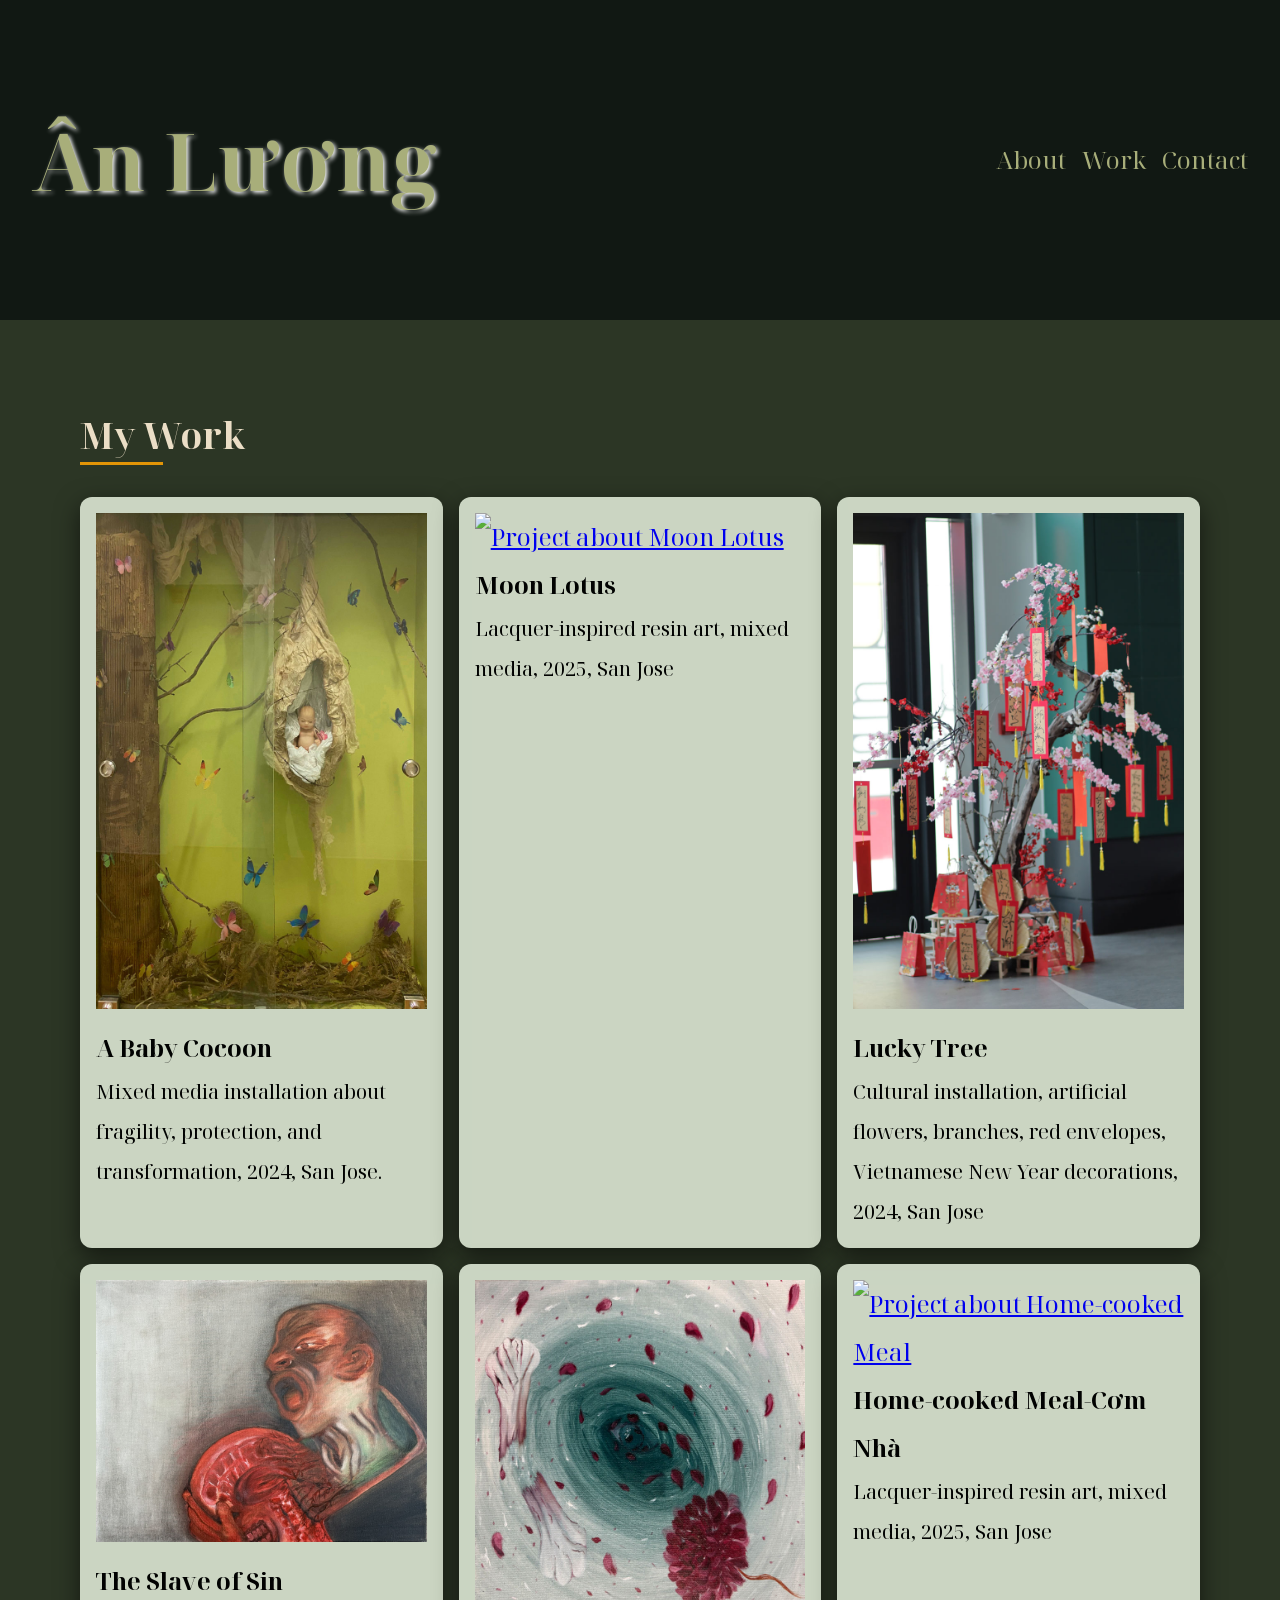
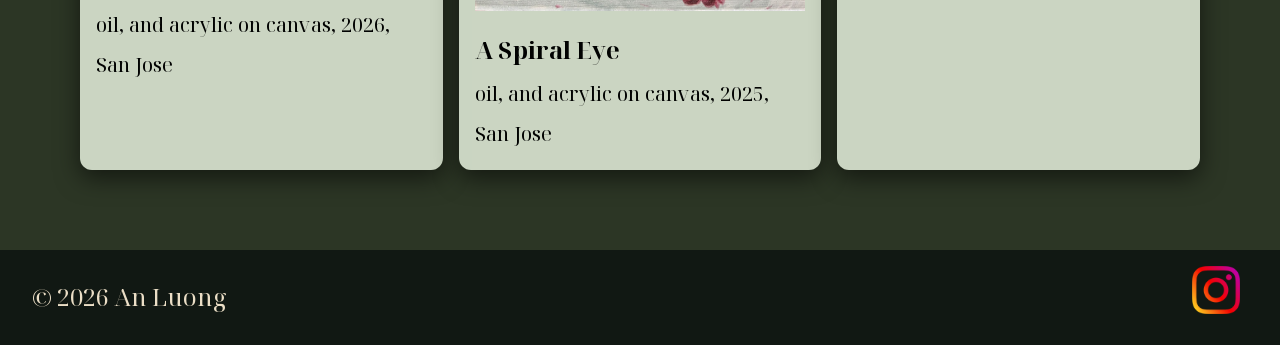
==== mywork.html @ 1023f98e "update" ====
<!DOCTYPE html>
<html lang="en">

<head>
    <meta charset="UTF-8">
    <meta name="viewport" content="width=device-width, initial-scale=1.0">
    <title>An's Portfolio</title>
    <link rel="preconnect" href="https://fonts.googleapis.com">
    <link rel="preconnect" href="https://fonts.gstatic.com" crossorigin>
    <link
        href="https://fonts.googleapis.com/css2?family=Noto+Serif+Display:ital,wght@0,100..900;1,100..900&family=Pinyon+Script&display=swap"
        rel="stylesheet">
    <link rel="stylesheet" href="css/style.css">
</head>

<body>

    <header>

        <nav class="navbar">

            <div class="nav-brand">
              <a href="index.html">
                    <h1>Ân Lương</h1>
                </a>
            </div>

            <div class="nav">
                <button class="hambuger">☲</button>

                <ul class="nav-menu">
                    <li><a href="index.html">About</a></li>
                    <li><a href="mywork.html">Work</a></li>
                    <li><a href="contact.html">Contact</a></li>
                </ul>
            </div>
        </nav>

    </header>

    <main>
   
        <section class="portfolio-section" id="portfolio-section">

            <div class="portfolio-content">


                <h2>My Work</h2>
                <div class="flex-container-grid">


                    <div class="portfolio-item flex-item-grid">

                        <a href="baby-cocoon.html">

                        <img src="images/baby1.jpg" alt="Project about Cocoon">

                        </a>

                        <h3>A Baby Cocoon</h3>
                        <p> Mixed media installation about fragility, protection, and transformation, 2024, San Jose.</p>

                    </div>

                    <div class="portfolio-item flex-item-grid">

                        <a href="moon-lotus.html">

                        <img src="images/lotus.jpg" alt="Project about Moon Lotus">

                        </a>

                        <h3>Moon Lotus</h3>

                        <p> Lacquer-inspired resin art, mixed media, 2025, San Jose</p>

                    </div>



                    <div class="portfolio-item flex-item-grid">
                        <a href="lucky-tree.html">
                        <img src="images/tree.jpg" alt="Project about Lucky Tree">
                        </a>
                        <h3>Lucky Tree</h3>
                        <p>Cultural installation, artificial flowers, branches, red envelopes, Vietnamese New Year
                            decorations, 2024, San Jose</p>

                    </div>

                    <div class="portfolio-item flex-item-grid">
                        <a href="slave-of-sin.html">
                        <img src="images/painting.jpg" alt="Project about The Slave of Sin">
                        </a>
                        <h3>The Slave of Sin</h3>

                        <p> oil, and acrylic on canvas, 2026, San Jose</p>

                    </div>

                    <div class="portfolio-item flex-item-grid">
                        <a href="spiral-eye.html">
                        <img src="images/eye.jpg" alt="Project about A Spiral Eye">
                        </a>
                        <h3>A Spiral Eye</h3>
                        <p>oil, and acrylic on canvas, 2025, San Jose</p>

                    </div>

                    <div class="portfolio-item flex-item-grid">
                        <a href="home-cooked-meal.html">
                        <img src="images/homemeal.jpg" alt="Project about Home-cooked Meal">
                        </a>
                        <h3>Home-cooked Meal-Cơm Nhà</h3>

                        <p> Lacquer-inspired resin art, mixed media, 2025, San Jose</p>

                    </div>
                </div>
            </div>







        </section>


     
    </main>
    <footer class="flex-container">
        <p>&copy; 2026 An Luong</p>
        <div class="social-links">
            <a href="https://www.instagram.com/ann.sisu/"><img src="images/icon-logo-instagram.png" alt=""></a>

        </div>
    </footer>
</body>

</html>
---- css/style.css ----
/* color palette 

.poiret-one-regular {
  font-family: "Poiret One", sans-serif;
  font-weight: 400;
  font-style: normal;
}*/


:root {
    --bg-color-1: #111813;
    --bg-color-2: #2c3625;
    --font: rgb(235, 222, 198);
    --accent-1: #6d7847;
    --accent-2: #a8ae7a;
    --accent-3: rgba(231, 241, 223, 0.85);
    --underline: rgb(226, 149, 7);
    --dark: #010201;
}







/* css resets */

/* Change box-sizing default to border-box */
*,
*::before,
*::after {
    box-sizing: border-box;
}




* {
    margin: 0;
    padding: 0;
}

img {
    max-width: 100%;
    height: auto;
}

/* respect user font size preferences  */

html {
    font-size: 100%;
}



/* General css */

body {
    background-color: var(--bg-color-2);
    color: var(--font);
    font-size: 1.5rem;
    line-height: 2;
    font-family: "Noto Serif Display", serif;

    min-height: 100vh;
    display: flex;
    flex-direction: column;
}

header {
    padding: 5rem 2rem;
    background-color: var(--bg-color-1);
}

header h1 {
    font-size: 5rem;
    text-shadow: 1.5px 1.5px 4px white;
}

nav a {
    text-decoration: none;
    color: var(--accent-2);
    /* margin: 0 1rem;
transition: all .5s ease; */
}

nav a:hover {
    color: var(--underline);
}

.navbar {
    display: flex;
    justify-content: space-between;
    align-items: center;

}

.hambuger {
    display: none;
    /* background-color: none;
    border: none; */
    /* color: var(--font); */
    font-size: 1rem;
}

.nav-menu {
    list-style: none;
    display: flex;
    gap: 1rem;

}

@media (max-width: 750px) {
    .hambuger {
        display: block;
    }

    .nav-menu {
        display: none;
    }

    header {
        padding: 1.5rem 2rem;
    }

      
}


main {
    margin: 0;
    flex: 1;
}

@media (max-width: 1146px) {

    main {
        margin: 2rem;
    }
}

@media (max-width: 750px) {
    main {
        margin: 1rem;
    }
}


/* AFTER HEADER SECTION */

.about-content,
.portfolio-content,
.contact-content {
    max-width: 70rem;
    margin: 5rem auto;
}

.about-content h2,
.portfolio-content h2,
.contact-content h2 {
    margin: 2rem 0;
    position: relative;
    width: fit-content;
}

.about-content h2::after,
.portfolio-content h2::after,
.contact-content h2::after {
    content: "";
    display: block;
    width: 50%;
    height: 3px;
    background-color: var(--underline);
    margin-top: -10px;
}


/* PORTFOLO SECTION */

.portfolio-item {
    padding: 1rem;
    background-color: var(--accent-3);
    color: var(--dark);
    border-radius: 12px;
    box-shadow: 0 8px 24px rgba(0, 0, 0, 0.55);
    cursor: pointer;
    transition: all 0.5s ease;


}

.portfolio-item:hover {
    background-color: rgba(231, 241, 223, 0.95);
    transform: scale(1.05);
    box-shadow: 0 15px 35px var(--dark);
    z-index: 2;
}



.portfolio-item p {
    font-size: 1.25rem;
}

.portfolio-item h3 {
    font-size: 1.5rem;
}




/* FOOTER SECTION */

footer {
    padding: 1rem 2rem;
    background-color: var(--bg-color-1);
}

footer img {
    display: inline;
    max-width: 3rem;
    margin: 0 .5rem;
}

/* ~~~~~~~~~~~~~~~~~~~~~ flex styling ~~~~~~~~~~~~~~~~~~~~~~~~ */

.flex-container {
    display: flex;
    justify-content: space-between;
    align-items: center;
}

.flex-container-grid {
    display: flex;
    flex-wrap: wrap;
    gap: 1rem;
    justify-content: center;
    align-items: stretch;

}

.flex-item-grid {
    flex: 1 0 17rem;

}


/* Artwork-section for portfolio pages */
.artwork-section {
    max-width: 70rem;
    width: 90%;
    margin: 5rem auto;

    display: flex;
    flex-direction: column;
    align-items: center;
    gap: 2rem;
}

.artwork-section h2 {
    font-size: clamp(2rem, 4vw, 3rem);
    text-align: center;
    line-height: 1.3;
}
.artwork-image {
    display: flex;
    justify-content: center;
    width: 100%;
}

.artwork-image img {
    display: block;
    max-width: 100%;
    max-height: 75vh;
    width: auto;
    height: auto;
    object-fit: contain;
    border-radius: 8px;
    box-shadow: 0 15px 35px rgba(0, 0, 0, 0.85);
}

.artwork-description {
    max-width: 80%;
    text-align: justify;
    font-size: 1.5rem;
    line-height: 1.8;
}

.artwork-title-link {
    display: inline-block;
    text-decoration: none;
    color: var(--font);
    transition: all 0.5s ease;
}

.artwork-title-link:hover {
    color: var(--underline);
    transform: scale(1.05);
}
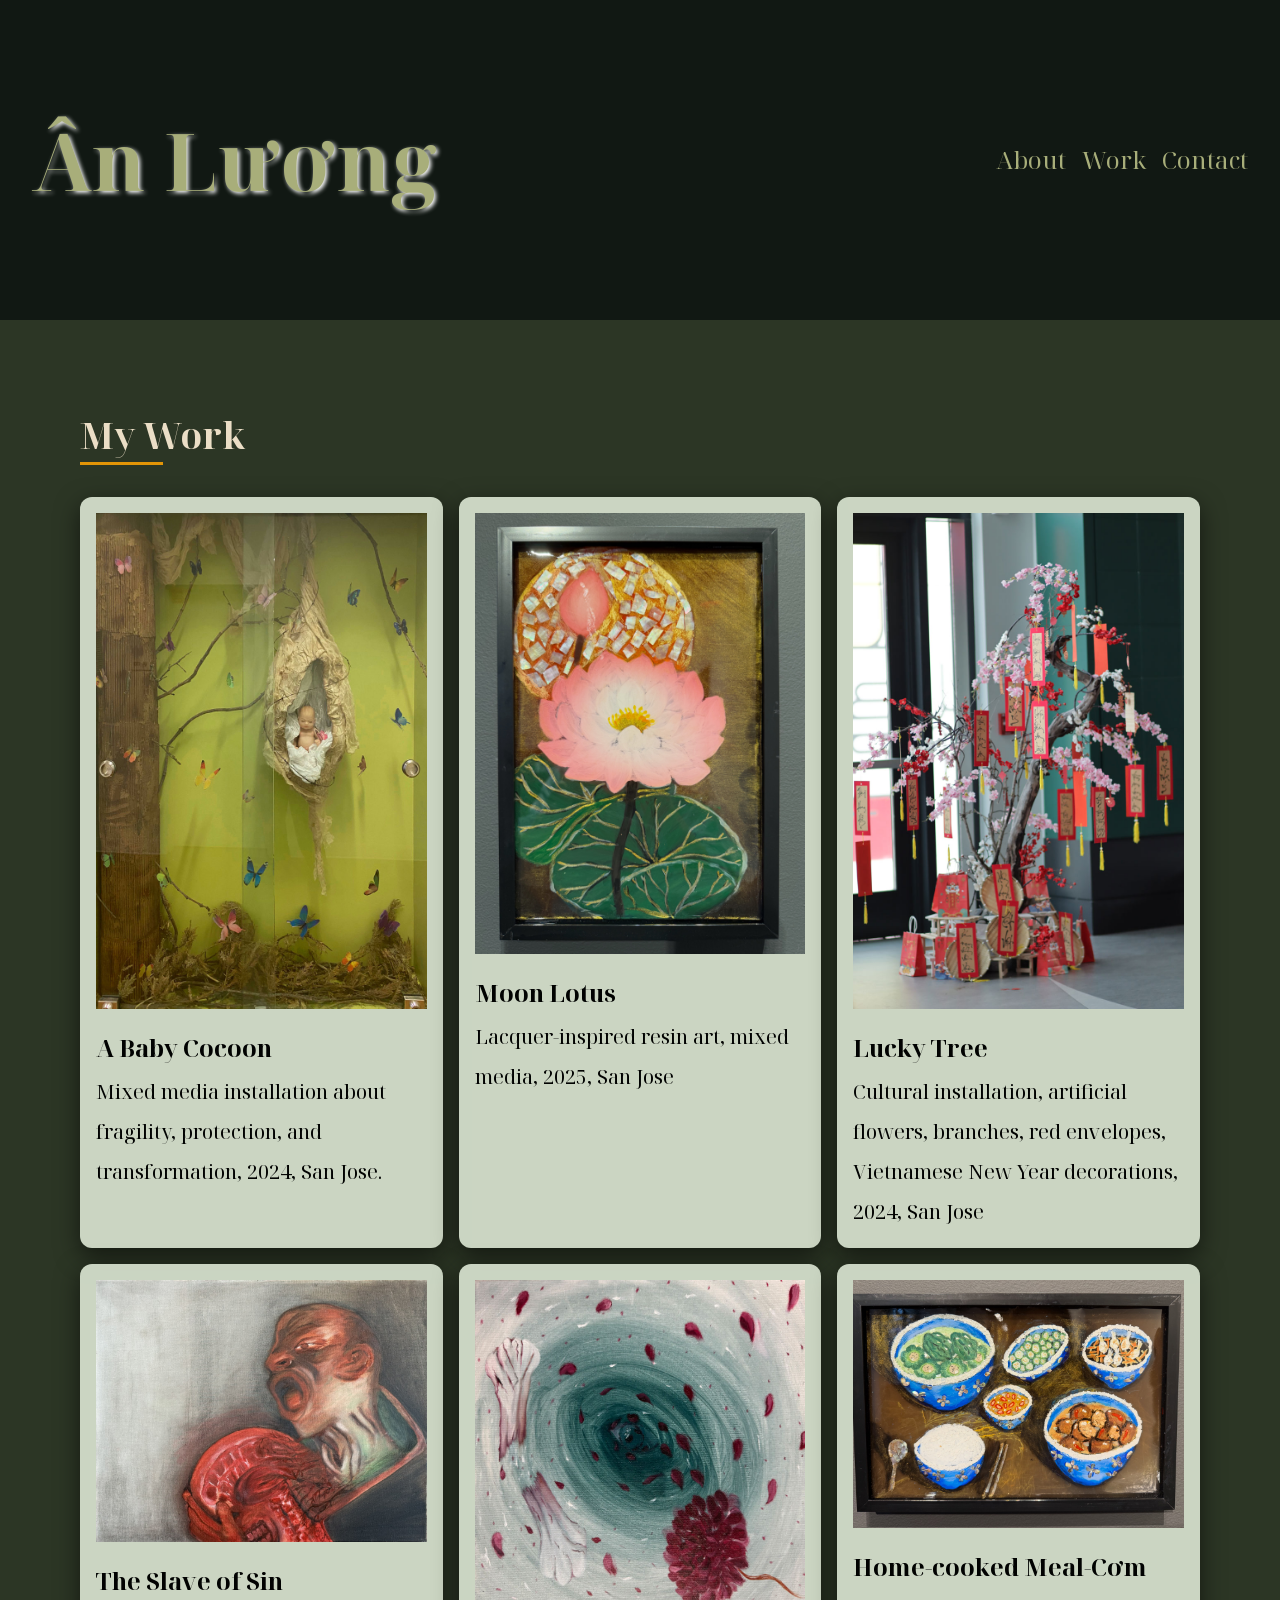
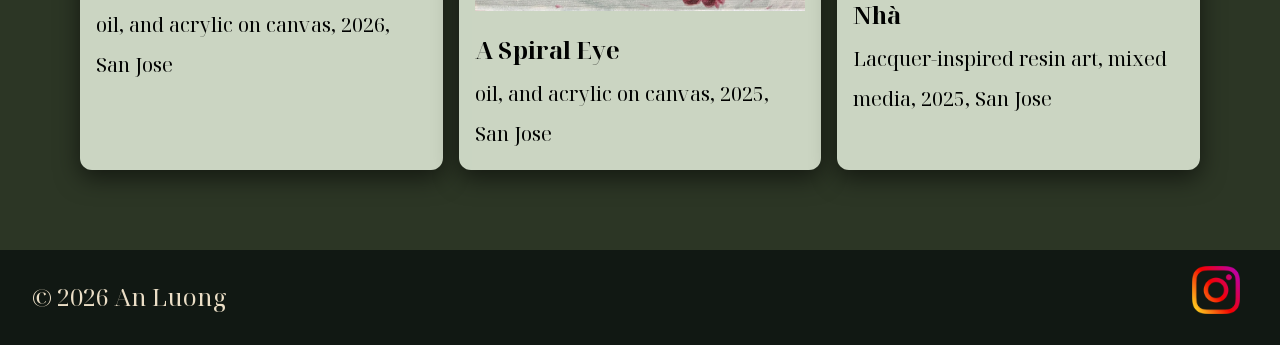
==== commit 697f760f: "Update mywork.html" ====
--- a/mywork.html
+++ b/mywork.html
@@ -66,7 +66,7 @@
 
                         <a href="moon-lotus.html">
 
-                        <img src="images/lotus.jpg" alt="Project about Moon Lotus">
+                        <img src="images/lotus.JPG" alt="Project about Moon Lotus">
 
                         </a>
 
@@ -109,7 +109,7 @@
 
                     <div class="portfolio-item flex-item-grid">
                         <a href="home-cooked-meal.html">
-                        <img src="images/homemeal.jpg" alt="Project about Home-cooked Meal">
+                        <img src="images/homemeal.JPG" alt="Project about Home-cooked Meal">
                         </a>
                         <h3>Home-cooked Meal-Cơm Nhà</h3>
 
